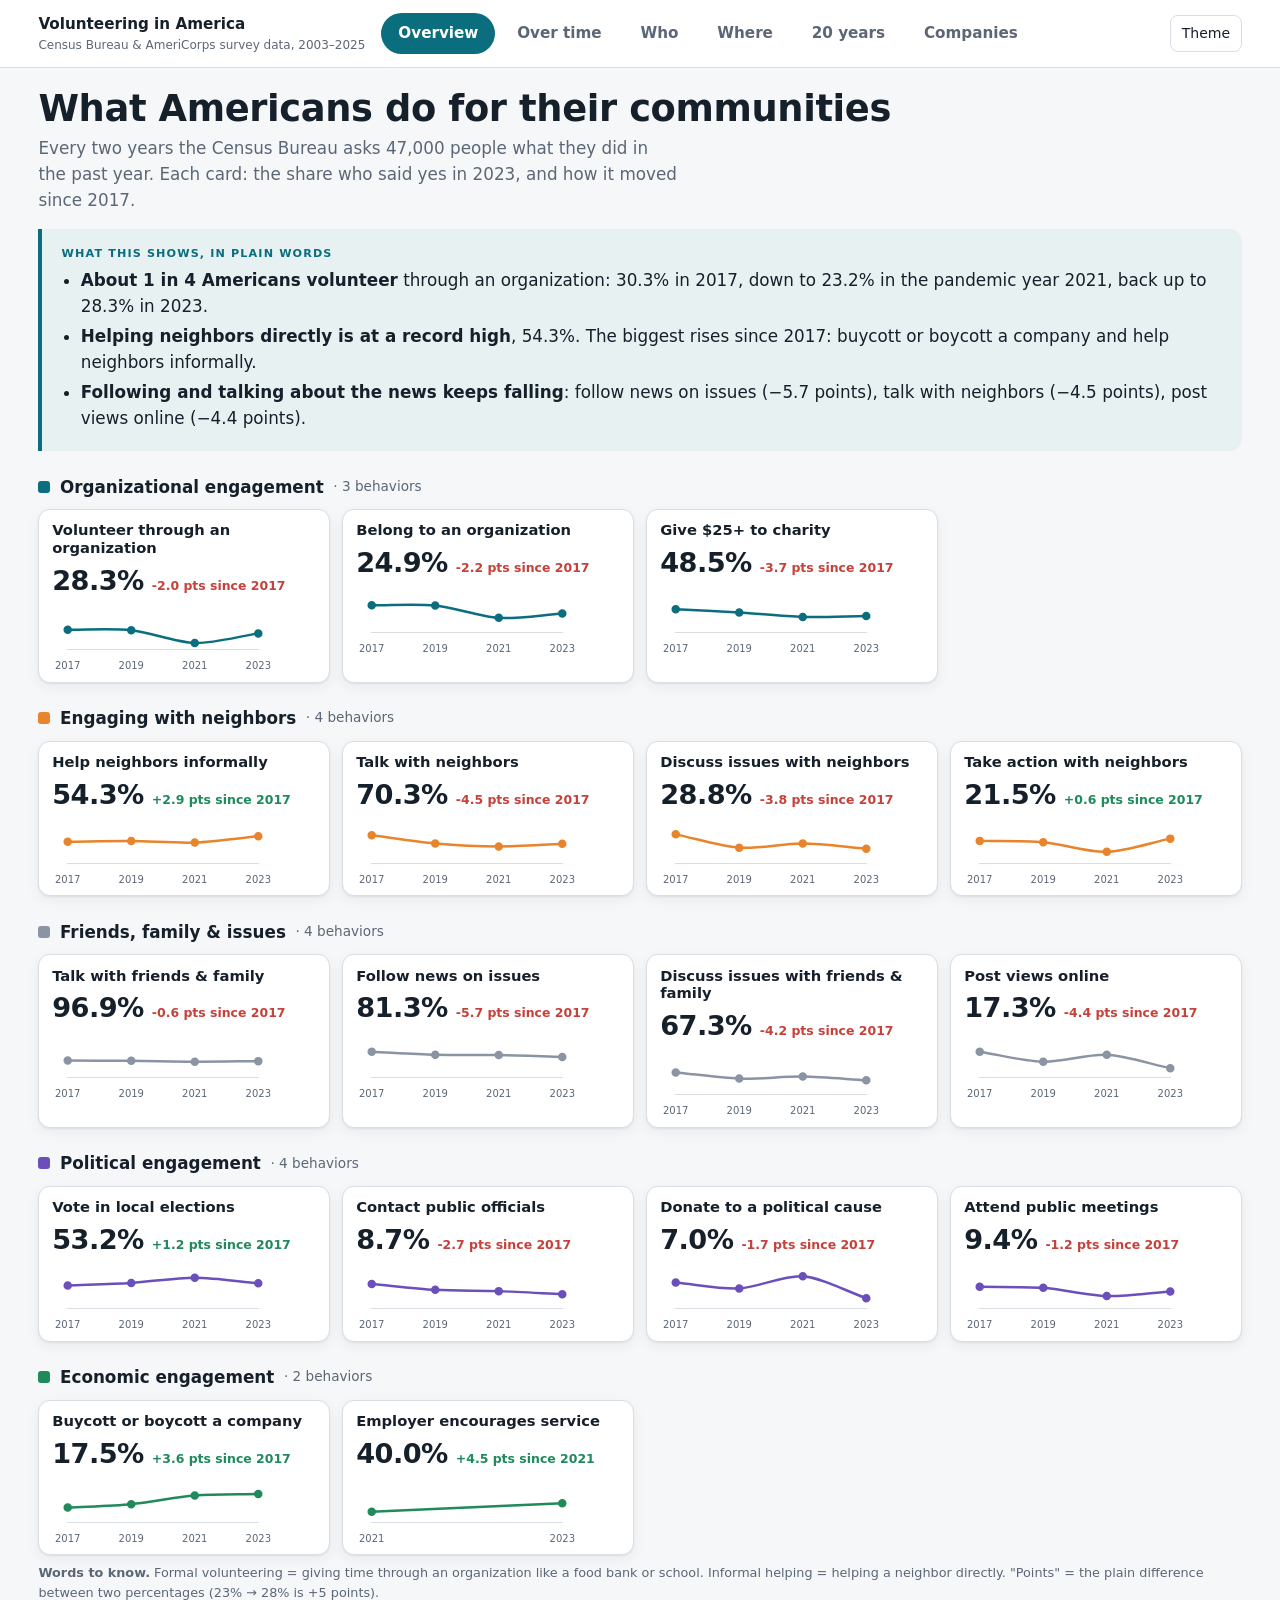
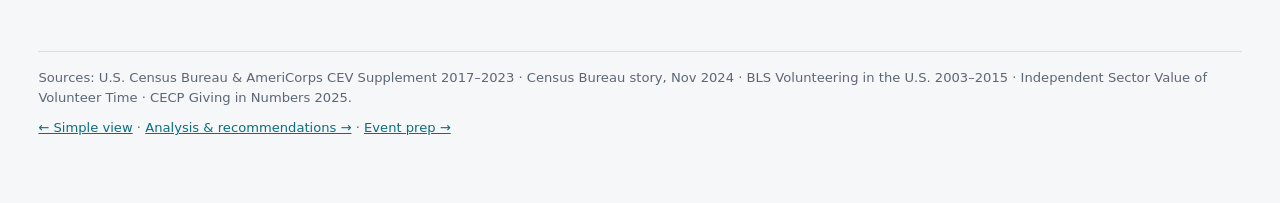
==== explore.html @ 3c46c772 "FBLA Data Analysis site: volunteering data explorer Co-Authored-By: Claude Fable 5.1 <noreply@anthro" ====
<!DOCTYPE html>
<html lang="en">
<head>
<meta charset="utf-8">
<meta name="viewport" content="width=device-width, initial-scale=1">
<title>Volunteering in America</title>
<meta name="description" content="How Americans volunteer, help neighbors and give, 2003–2025, in simple charts. Data from the U.S. Census Bureau and AmeriCorps CEV survey, BLS, Independent Sector and CECP.">
<link rel="stylesheet" href="styles.css?v=2">
<script src="vendor/chart.umd.min.js"></script>
<script src="data/cev-data.js"></script>
</head>
<body class="simple">
<header class="xhead">
  <div class="brand">Volunteering in America<span>Census Bureau &amp; AmeriCorps survey data, 2003–2025</span></div>
  <nav class="tabs" id="tabs">
    <button data-v="overview" class="on">Overview</button>
    <button data-v="trends">Over time</button>
    <button data-v="demo">Who</button>
    <button data-v="states">Where</button>
    <button data-v="long">20 years</button>
    <button data-v="corp">Companies</button>
  </nav>
  <div class="right"><button id="themeBtn" title="Light / dark">Theme</button></div>
</header>

<main class="xmain">

<section class="view on" id="v-overview">
  <h2>What Americans do for their communities</h2>
  <p class="lead muted">Every two years the Census Bureau asks 47,000 people what they did in the past year. Each card: the share who said yes in 2023, and how it moved since 2017.</p>
  <div class="explain" id="exOverview"></div>
  <div id="smGroups"></div>
  <p class="note"><b>Words to know.</b> Formal volunteering = giving time through an organization like a food bank or school. Informal helping = helping a neighbor directly. "Points" = the plain difference between two percentages (23% → 28% is +5 points).</p>
</section>

<section class="view" id="v-trends">
  <h2>How it changed over the years</h2>
  <p class="lead muted">Each line is the share of Americans who did that behavior. 2021 was the pandemic year.</p>
  <div class="explain" id="exTrends"></div>
  <div class="card">
    <div class="toolrow">
      <div class="chipbar" id="trChips" style="margin:0"></div>
      <select id="trAdd"><option value="">+ Add a behavior…</option></select>
      <div class="seg" id="trMode"><button data-m="rate" class="on">Share of people</button><button data-m="pts">Change since 2017</button></div>
    </div>
    <div class="chart-wrap tall"><canvas id="chTrends"></canvas></div>
  </div>
  <details class="numbers"><summary>Show the numbers</summary><div class="card table-scroll heat"><table id="trTable"></table></div></details>
</section>

<section class="view" id="v-demo">
  <h2>Who does it</h2>
  <p class="lead muted">Split people by age, income, education and more. The dashed line is all Americans.</p>
  <div class="explain" id="exDemo"></div>
  <div class="card">
    <div class="toolrow">
      <label class="small muted">Split by<br><select id="dmCat"></select></label>
      <label class="small muted">Behavior<br><select id="dmMeasure"></select></label>
      <div class="seg" id="dmType"><button data-t="line" class="on">Over the years</button><button data-t="rank">Who bounced back most</button></div>
    </div>
    <div class="chart-wrap tall"><canvas id="chDemo"></canvas></div>
  </div>
  <details class="numbers"><summary>Show the numbers</summary><div class="card table-scroll heat"><table id="dmTable"></table></div></details>
</section>

<section class="view" id="v-states">
  <h2>Where in the country</h2>
  <p class="lead muted">Darker = a bigger share of that state's people. Press play to watch the years go by. Click states to compare them.</p>
  <div class="explain" id="exStates"></div>
  <div class="card">
    <div class="toolrow">
      <label class="small muted">Behavior<br><select id="stMeasure"></select></label>
      <div class="seg" id="stMode"><button data-mode="level" class="on">Share of people</button><button data-mode="change19">Change since 2019</button></div>
      <div class="yearbar"><button id="stPlay">▶ Play</button><input type="range" id="stYear" min="0" max="3" step="1" value="3"><span class="yr" id="stYearLbl">2023</span></div>
    </div>
    <div class="grid cols-3">
      <div class="span-2"><div class="tilemap" id="tilemap" role="img" aria-label="Tile map of U.S. states"></div><div class="legend" id="mapLegend"></div></div>
      <div><div class="cmp" id="cmpList"></div><div class="chart-wrap" style="height:260px;margin-top:.5rem"><canvas id="chStates"></canvas></div></div>
    </div>
  </div>
  <details class="numbers"><summary>Show the numbers for every state</summary>
    <div class="toolrow"><input type="search" id="stSearch" placeholder="Find a state…"></div>
    <div class="card table-scroll tbl-wrap heat"><table id="stTable" class="sticky-th"></table></div>
    <h3 style="margin-top:1rem">Largest metro areas, 2023</h3>
    <div class="card table-scroll heat"><table id="metroTable"></table></div>
  </details>
</section>

<section class="view" id="v-long">
  <h2>Twenty years of volunteering</h2>
  <p class="lead muted">How many Americans volunteer, how much time they give, and what that time is worth.</p>
  <div class="explain" id="exLong"></div>
  <div class="grid cols-2">
    <div class="card"><h3>Share of Americans who volunteered</h3><div class="chart-wrap"><canvas id="chLong"></canvas></div><p class="note">Grey: Census/BLS survey 2003–2015. Teal: current survey 2017–2023. The questions changed in 2017, so compare within one color.</p></div>
    <div class="card"><h3>Hours each volunteer gives per year</h3><div class="chart-wrap"><canvas id="chHoursPer"></canvas></div><p class="note">"Median" = the typical volunteer. Sources: AmeriCorps and U.S. Census Bureau (Nov 2024).</p></div>
    <div class="card"><h3>What one volunteer hour is worth</h3><div class="chart-wrap"><canvas id="chHour"></canvas></div><p class="note">Independent Sector estimate, based on average U.S. wages. Orange dots = survey years.</p></div>
    <div class="card"><h3>Total hours and total value</h3><div class="chart-wrap"><canvas id="chHoursValue"></canvas></div><p class="note">Fewer hours, but worth more dollars, because each hour is valued higher.</p></div>
  </div>
  <details class="numbers"><summary>Show the numbers, year by year</summary><div class="card table-scroll heat"><table id="longTable"></table></div></details>
  <div class="card" style="display:none"><div class="chart-wrap"><canvas id="chCount"></canvas></div></div>
</section>

<section class="view" id="v-corp">
  <h2>What big companies do</h2>
  <p class="lead muted">A survey of 189 large U.S. companies (CECP, 2024), next to what workers say in the Census survey.</p>
  <div class="explain" id="exCorp"></div>
  <div class="grid cols-2">
    <div class="card"><h3>Programs companies offer, and how many employees join in</h3><div class="chart-wrap tall"><canvas id="chCecp"></canvas></div></div>
    <div class="card"><h3>Workers whose employer asked them to volunteer or give</h3><div class="chart-wrap tall"><canvas id="chEmp"></canvas></div><p class="note">By generation and household income, 2021 vs 2023 (Census survey).</p></div>
  </div>
  <details class="numbers"><summary>Show more company numbers</summary><div class="card table-scroll"><table id="cecpTable"></table></div></details>
</section>

<footer class="xfoot">
  <span>Sources: U.S. Census Bureau &amp; AmeriCorps CEV Supplement 2017–2023 · Census Bureau story, Nov 2024 · BLS Volunteering in the U.S. 2003–2015 · Independent Sector Value of Volunteer Time · CECP Giving in Numbers 2025.</span>
  <span><a href="index.html">← Simple view</a> · <a href="story.html">Analysis &amp; recommendations →</a> · <a href="prep.html">Event prep →</a></span>
</footer>
</main>
<script src="explore.js?v=2"></script>
</body>
</html>
---- styles.css ----
/* ---------- Design tokens ---------- */
:root {
  --bg: #f6f7f9;
  --surface: #ffffff;
  --surface-2: #eef1f5;
  --text: #16202b;
  --muted: #5b6776;
  --line: #d9dee5;
  --accent: #0b6e7f;        /* teal: primary */
  --accent-2: #e8842b;      /* amber: secondary / highlight */
  --accent-3: #6b4fbb;      /* violet: tertiary */
  --pos: #1f8a5b;
  --neg: #c6413a;
  --neutral: #8a94a3;
  --shadow: 0 1px 2px rgba(16,24,40,.06), 0 4px 14px rgba(16,24,40,.06);
  --radius: 14px;
  --sidebar-w: 240px;
  --font: "Inter", "Segoe UI", system-ui, -apple-system, Helvetica, Arial, sans-serif;
  color-scheme: light;
}
@media (prefers-color-scheme: dark) {
  :root:not([data-theme="light"]) {
    --bg: #0f141a; --surface: #161d25; --surface-2: #1e2731; --text: #e7ecf2; --muted: #9aa7b6; --line: #2a3542;
    --accent: #3fb6c9; --accent-2: #f2a35a; --accent-3: #a48ff0; --pos: #3dc27f; --neg: #ef6b63; --neutral: #7f8a99;
    --shadow: 0 1px 2px rgba(0,0,0,.4), 0 4px 14px rgba(0,0,0,.35); color-scheme: dark;
  }
}
:root[data-theme="dark"] {
  --bg: #0f141a; --surface: #161d25; --surface-2: #1e2731; --text: #e7ecf2; --muted: #9aa7b6; --line: #2a3542;
  --accent: #3fb6c9; --accent-2: #f2a35a; --accent-3: #a48ff0; --pos: #3dc27f; --neg: #ef6b63; --neutral: #7f8a99;
  --shadow: 0 1px 2px rgba(0,0,0,.4), 0 4px 14px rgba(0,0,0,.35); color-scheme: dark;
}

/* ---------- Base ---------- */
* { box-sizing: border-box; }
html { scroll-behavior: smooth; }
body { margin: 0; background: var(--bg); color: var(--text); font-family: var(--font); line-height: 1.55; font-size: 16px; }
a { color: var(--accent); }
h1, h2, h3, h4 { line-height: 1.2; margin: 0 0 .5rem; letter-spacing: -.01em; }
h1 { font-size: clamp(2rem, 4vw, 3.1rem); font-weight: 800; }
h2 { font-size: clamp(1.5rem, 2.6vw, 2.1rem); font-weight: 800; }
h3 { font-size: 1.15rem; font-weight: 700; }
p { margin: 0 0 1rem; }
.kicker { text-transform: uppercase; letter-spacing: .12em; font-size: .75rem; font-weight: 700; color: var(--accent); margin-bottom: .6rem; }
.lead { font-size: 1.15rem; color: var(--muted); max-width: 62ch; }
.muted { color: var(--muted); }
.small { font-size: .85rem; }
code { background: var(--surface-2); padding: .1em .35em; border-radius: 5px; font-size: .9em; }
ul, ol { padding-left: 1.3rem; }
li { margin-bottom: .35rem; }

/* ---------- Layout ---------- */
.layout { display: grid; grid-template-columns: var(--sidebar-w) 1fr; min-height: 100vh; }
.sidebar { position: sticky; top: 0; height: 100vh; overflow-y: auto; background: var(--surface); border-right: 1px solid var(--line); padding: 1.2rem 1rem; display: flex; flex-direction: column; gap: .4rem; }
.brand { font-weight: 800; font-size: .95rem; line-height: 1.25; padding: .3rem .5rem .9rem; border-bottom: 1px solid var(--line); margin-bottom: .5rem; }
.brand span { display: block; font-weight: 500; color: var(--muted); font-size: .75rem; margin-top: .25rem; }
.nav a { display: flex; gap: .55rem; align-items: baseline; padding: .42rem .55rem; border-radius: 8px; color: var(--text); text-decoration: none; font-size: .88rem; }
.nav a .n { color: var(--muted); font-variant-numeric: tabular-nums; font-size: .75rem; width: 1.3rem; }
.nav a:hover { background: var(--surface-2); }
.nav a.active { background: color-mix(in srgb, var(--accent) 14%, transparent); color: var(--accent); font-weight: 700; }
.sidebar .tools { margin-top: auto; display: flex; flex-wrap: wrap; gap: .4rem; padding-top: .8rem; border-top: 1px solid var(--line); }
.main { padding: 0 clamp(16px, 4vw, 56px) 4rem; max-width: 1180px; width: 100%; }
section.slide { padding: 3.2rem 0 2.2rem; border-bottom: 1px solid var(--line); scroll-margin-top: 1rem; }
section.slide:last-of-type { border-bottom: 0; }
.section-head { margin-bottom: 1.4rem; max-width: 72ch; }

.grid { display: grid; gap: 1.1rem; }
.grid.cols-2 { grid-template-columns: repeat(2, minmax(0, 1fr)); }
.grid.cols-3 { grid-template-columns: repeat(3, minmax(0, 1fr)); }
.grid.cols-4 { grid-template-columns: repeat(4, minmax(0, 1fr)); }
.span-2 { grid-column: span 2; }
@media (max-width: 980px) { .grid.cols-4 { grid-template-columns: repeat(2, 1fr); } .grid.cols-3 { grid-template-columns: repeat(2, 1fr); } }
@media (max-width: 720px) { .grid.cols-2, .grid.cols-3, .grid.cols-4 { grid-template-columns: 1fr; } .span-2 { grid-column: auto; } }

/* ---------- Components ---------- */
.card { background: var(--surface); border: 1px solid var(--line); border-radius: var(--radius); padding: 1.1rem 1.2rem; box-shadow: var(--shadow); }
.card h3 { margin-bottom: .35rem; }
.card .sub { color: var(--muted); font-size: .85rem; margin-bottom: .8rem; }
.chart-wrap { position: relative; height: 340px; }
.chart-wrap.tall { height: 420px; }
.chart-wrap.short { height: 260px; }
.caption { font-size: .78rem; color: var(--muted); margin-top: .7rem; }
.insight { border-left: 4px solid var(--accent-2); background: color-mix(in srgb, var(--accent-2) 9%, var(--surface)); padding: .8rem 1rem; border-radius: 0 10px 10px 0; margin: 1rem 0; }
.insight strong { color: var(--accent-2); }
.insight.teal { border-color: var(--accent); background: color-mix(in srgb, var(--accent) 9%, var(--surface)); }
.insight.teal strong { color: var(--accent); }
.insight.warn { border-color: var(--neg); background: color-mix(in srgb, var(--neg) 8%, var(--surface)); }
.insight.warn strong { color: var(--neg); }

.tiles { display: grid; grid-template-columns: repeat(auto-fit, minmax(min(170px, 100%), 1fr)); gap: .9rem; margin: 1.2rem 0; }
.tile { background: var(--surface); border: 1px solid var(--line); border-radius: 12px; padding: .9rem 1rem; box-shadow: var(--shadow); }
.tile .v { font-size: 1.9rem; font-weight: 800; letter-spacing: -.02em; line-height: 1.1; font-variant-numeric: tabular-nums; }
.tile .l { font-size: .8rem; color: var(--muted); margin-top: .25rem; }
.tile .d { font-size: .8rem; font-weight: 700; margin-top: .3rem; }
.up { color: var(--pos); } .down { color: var(--neg); }

.controls { display: flex; flex-wrap: wrap; gap: .6rem; align-items: center; margin-bottom: .8rem; }
.controls label { font-size: .8rem; color: var(--muted); display: flex; flex-direction: column; gap: .2rem; }
select, button, .btn { font: inherit; font-size: .88rem; border: 1px solid var(--line); background: var(--surface); color: var(--text); border-radius: 8px; padding: .4rem .65rem; cursor: pointer; }
select:focus, button:focus { outline: 2px solid var(--accent); outline-offset: 1px; }
button.primary, .btn.primary { background: var(--accent); color: #fff; border-color: var(--accent); font-weight: 600; }
button.ghost { background: transparent; }
.seg { display: inline-flex; border: 1px solid var(--line); border-radius: 8px; overflow: hidden; }
.seg button { border: 0; border-radius: 0; background: transparent; }
.seg button.on { background: var(--accent); color: #fff; }

table { border-collapse: collapse; width: 100%; font-size: .88rem; }
th, td { padding: .5rem .6rem; border-bottom: 1px solid var(--line); text-align: left; vertical-align: top; }
th { font-size: .75rem; text-transform: uppercase; letter-spacing: .06em; color: var(--muted); }
td.num, th.num { text-align: right; font-variant-numeric: tabular-nums; }
tr:hover td { background: var(--surface-2); }
.table-scroll { overflow-x: auto; }

/* ---------- Tile map ---------- */
.tilemap { display: grid; grid-template-columns: repeat(11, 1fr); gap: 4px; max-width: 640px; aspect-ratio: 11 / 7; }
.tilemap .t { border-radius: 6px; display: flex; align-items: center; justify-content: center; font-size: .72rem; font-weight: 700; color: #fff; cursor: pointer; position: relative; transition: transform .1s; text-shadow: 0 1px 2px rgba(0,0,0,.35); }
.tilemap .t:hover, .tilemap .t.sel { transform: scale(1.08); outline: 2px solid var(--text); z-index: 2; }
.legend { display: flex; align-items: center; gap: .5rem; font-size: .75rem; color: var(--muted); margin-top: .6rem; }
.legend .bar { flex: 1; height: 10px; border-radius: 5px; max-width: 260px; }
.state-detail { font-size: .9rem; }
.state-detail .big { font-size: 1.6rem; font-weight: 800; }
.rank-list { font-size: .85rem; }
.rank-list li { display: flex; justify-content: space-between; gap: .5rem; margin: 0; padding: .25rem 0; border-bottom: 1px dashed var(--line); }
.rank-list li b { font-variant-numeric: tabular-nums; }

/* ---------- Recommendations ---------- */
.rec { display: grid; grid-template-columns: 56px 1fr; gap: 1rem; }
.rec .num { width: 56px; height: 56px; border-radius: 14px; background: var(--accent); color: #fff; font-weight: 800; font-size: 1.4rem; display: flex; align-items: center; justify-content: center; }
.rec.two .num { background: var(--accent-2); } .rec.three .num { background: var(--accent-3); } .rec.four .num { background: var(--pos); }
.rec dl { display: grid; grid-template-columns: 1fr; gap: .3rem .8rem; margin: .6rem 0 0; font-size: .9rem; }
.rec dt { font-weight: 700; color: var(--muted); font-size: .78rem; text-transform: uppercase; letter-spacing: .05em; padding-top: .15rem; margin-top: .25rem; }
.rec dd { margin: 0; }
.pill { display: inline-block; padding: .12em .55em; border-radius: 999px; font-size: .72rem; font-weight: 700; background: var(--surface-2); color: var(--muted); margin-left: .3rem; vertical-align: middle; }
.pill.high { background: color-mix(in srgb, var(--pos) 18%, transparent); color: var(--pos); }
.pill.med { background: color-mix(in srgb, var(--accent-2) 20%, transparent); color: var(--accent-2); }

.timeline { display: grid; grid-template-columns: repeat(4, 1fr); gap: .8rem; }
.timeline .ph { background: var(--surface-2); border-radius: 10px; padding: .8rem; font-size: .85rem; }
.timeline .ph b { display: block; color: var(--accent); margin-bottom: .3rem; }
@media (max-width: 820px) { .timeline { grid-template-columns: 1fr 1fr; } }
@media (min-width: 1200px) { .rec dl { grid-template-columns: 110px 1fr; } }

.sources li { font-size: .88rem; margin-bottom: .6rem; }
.sources li a { word-break: break-all; }

/* ---------- Presenter / mobile ---------- */
body.present .sidebar { display: none; }
body.present .layout { grid-template-columns: 1fr; }
body.present .main { max-width: 1280px; margin: 0 auto; }
body.present section.slide { min-height: 100vh; display: flex; flex-direction: column; justify-content: center; }
.topbar { display: none; position: sticky; top: 0; z-index: 10; background: var(--surface); border-bottom: 1px solid var(--line); padding: .6rem 16px; align-items: center; gap: .6rem; }
.topbar b { flex: 1; font-size: .9rem; }
@media (max-width: 900px) {
  .layout { grid-template-columns: 1fr; }
  .sidebar { position: fixed; left: 0; top: 0; width: min(300px, 85vw); transform: translateX(-100%); transition: transform .2s; z-index: 20; box-shadow: var(--shadow); }
  .sidebar.open { transform: none; }
  .topbar { display: flex; }
  .main { padding-left: 16px; padding-right: 16px; }
  .chart-wrap { height: 280px; } .chart-wrap.tall { height: 340px; }
  .rec { grid-template-columns: 44px 1fr; } .rec .num { width: 44px; height: 44px; font-size: 1.1rem; }
  .rec dl { grid-template-columns: 1fr; }
}
.kbd { font-family: ui-monospace, SFMono-Regular, Menlo, monospace; font-size: .75rem; background: var(--surface-2); border: 1px solid var(--line); border-radius: 5px; padding: .05em .4em; }
@media print {
  .sidebar, .topbar, .controls, .tools { display: none !important; }
  .layout { grid-template-columns: 1fr; }
  section.slide { break-inside: avoid; page-break-inside: avoid; }
  .card { box-shadow: none; }
}

/* ---------- Visual-first additions ---------- */
.takeaways { display: grid; grid-template-columns: repeat(3, 1fr); gap: .8rem; margin-top: 1rem; }
.tk { background: var(--surface); border: 1px solid var(--line); border-left: 4px solid var(--accent); border-radius: 10px; padding: .7rem .9rem; font-size: .95rem; line-height: 1.4; }
.tk b { font-weight: 800; }
.tk.up { border-left-color: var(--pos); } .tk.up b { color: var(--pos); }
.tk.down { border-left-color: var(--neg); } .tk.down b { color: var(--neg); }
.chips { display: flex; flex-wrap: wrap; gap: .4rem; margin-top: .5rem; }
.chip { font-size: .78rem; background: var(--surface-2); border-radius: 999px; padding: .25em .7em; color: var(--text); }
.budget b { display: block; font-size: 1.05rem; margin: .2rem 0; }
.section-head h2 { max-width: 30ch; }
@media (max-width: 820px) { .takeaways { grid-template-columns: 1fr; } }

/* ---------- Data explorer ---------- */
.xhead { position: sticky; top: 0; z-index: 10; background: var(--surface); border-bottom: 1px solid var(--line); padding: .7rem clamp(16px, 3vw, 40px); display: flex; flex-wrap: wrap; align-items: center; gap: .6rem 1rem; }
.xhead .brand { border: 0; padding: 0; margin: 0; }
.tabs { display: flex; flex-wrap: wrap; gap: .3rem; }
.tabs button { border: 1px solid transparent; background: transparent; padding: .45rem .8rem; border-radius: 999px; font-weight: 600; color: var(--muted); }
.tabs button:hover { background: var(--surface-2); color: var(--text); }
.tabs button.on { background: var(--accent); color: #fff; }
.xhead .right { margin-left: auto; display: flex; gap: .4rem; align-items: center; }
.xmain { padding: 1.2rem clamp(16px, 3vw, 40px) 4rem; max-width: 1400px; margin: 0 auto; }
.view { display: none; } .view.on { display: block; }
.view > h2 { margin-bottom: .2rem; } .view > .lead { margin-bottom: 1rem; font-size: 1rem; }
.sm-grid { display: grid; grid-template-columns: repeat(auto-fill, minmax(230px, 1fr)); gap: .8rem; }
.sm { background: var(--surface); border: 1px solid var(--line); border-radius: 12px; padding: .7rem .8rem .4rem; box-shadow: var(--shadow); cursor: pointer; }
.sm:hover { outline: 2px solid var(--accent); }
.sm .t { font-size: .8rem; font-weight: 700; line-height: 1.2; min-height: 2.4em; }
.sm .row { display: flex; align-items: baseline; gap: .5rem; margin: .2rem 0; }
.sm .v { font-size: 1.5rem; font-weight: 800; letter-spacing: -.02em; }
.sm .d { font-size: .78rem; font-weight: 700; }
.sm .area { font-size: .68rem; color: var(--muted); text-transform: uppercase; letter-spacing: .06em; }
.sm .cw { height: 70px; position: relative; }
.chipbar { display: flex; flex-wrap: wrap; gap: .35rem; margin: .4rem 0 .8rem; }
.chipbar button { border-radius: 999px; padding: .3rem .7rem; font-size: .8rem; border: 1px solid var(--line); background: var(--surface); }
.chipbar button.on { color: #fff; border-color: transparent; }
.heat td.h { text-align: right; font-variant-numeric: tabular-nums; font-weight: 600; }
.heat td.h span { display: inline-block; min-width: 3.6em; padding: .15em .4em; border-radius: 6px; }
th.sortable { cursor: pointer; user-select: none; white-space: nowrap; }
th.sortable:hover { color: var(--accent); }
th.sortable.asc::after { content: " ▲"; } th.sortable.desc::after { content: " ▼"; }
.yearbar { display: flex; align-items: center; gap: .6rem; }
.yearbar input[type=range] { width: 220px; }
.yearbar .yr { font-size: 1.6rem; font-weight: 800; min-width: 3.2ch; }
.cmp { display: flex; flex-wrap: wrap; gap: .3rem; align-items: center; font-size: .82rem; }
.cmp .c { border-radius: 999px; padding: .15em .6em; color: #fff; font-weight: 700; cursor: pointer; }
.toolrow { display: flex; flex-wrap: wrap; gap: .6rem; align-items: center; margin-bottom: .8rem; }
.toolrow input[type=search] { font: inherit; padding: .4rem .6rem; border: 1px solid var(--line); border-radius: 8px; background: var(--surface); color: var(--text); min-width: 220px; }
.sticky-th th { position: sticky; top: 0; background: var(--surface); z-index: 1; }
.tbl-wrap { max-height: 70vh; overflow: auto; }
.note { font-size: .8rem; color: var(--muted); margin: .5rem 0 0; }
@media (max-width: 700px) { .xhead .right { margin-left: 0; } .chart-wrap.tall { height: 360px; } }

.explain { background: color-mix(in srgb, var(--accent) 10%, var(--surface)); border-left: 4px solid var(--accent); border-radius: 0 12px 12px 0; padding: .9rem 1.1rem; margin: .9rem 0; font-size: 1rem; line-height: 1.55; }
.explain b { font-weight: 800; }
.explain .h { font-size: .72rem; text-transform: uppercase; letter-spacing: .1em; color: var(--accent); font-weight: 800; margin-bottom: .3rem; }
.explain ul { margin: .3rem 0 0; padding-left: 1.2rem; } .explain li { margin-bottom: .25rem; }

/* ---------- Simplified explorer ---------- */
body.simple { font-size: 17px; }
body.simple .xhead { padding: .8rem clamp(16px, 3vw, 40px); }
body.simple .tabs button { font-size: .95rem; padding: .5rem 1rem; }
body.simple .view > h2 { font-size: clamp(1.6rem, 3vw, 2.3rem); }
body.simple .view > .lead { max-width: 60ch; font-size: 1.05rem; }
body.simple .explain { font-size: 1.05rem; padding: 1rem 1.2rem; margin: 1rem 0 1.2rem; }
body.simple .explain .h { font-size: .7rem; }
body.simple .toolrow { margin-bottom: 1rem; }
body.simple select { font-size: .95rem; padding: .5rem .7rem; }
body.simple .sm-grid { grid-template-columns: repeat(auto-fill, minmax(250px, 1fr)); }
body.simple .sm .t { font-size: .92rem; min-height: 0; }
body.simple .sm .v { font-size: 1.7rem; }
.sm-area { margin: 1.4rem 0 .6rem; display: flex; align-items: center; gap: .6rem; font-weight: 800; font-size: 1.05rem; }
.sm-area i { width: 12px; height: 12px; border-radius: 3px; display: inline-block; }
.sm-area span { color: var(--muted); font-weight: 500; font-size: .85rem; }
details.numbers { margin: .8rem 0 0; }
details.numbers summary { cursor: pointer; font-weight: 700; color: var(--accent); padding: .5rem 0; list-style: none; }
details.numbers summary::before { content: "▸ "; } details.numbers[open] summary::before { content: "▾ "; }
details.numbers .card { margin-top: .5rem; }
.xfoot { margin-top: 3rem; padding-top: 1rem; border-top: 1px solid var(--line); font-size: .82rem; color: var(--muted); display: flex; flex-wrap: wrap; gap: .6rem 1.5rem; justify-content: space-between; }
.chipbar button.on::after { content: "  ✕"; opacity: .8; }
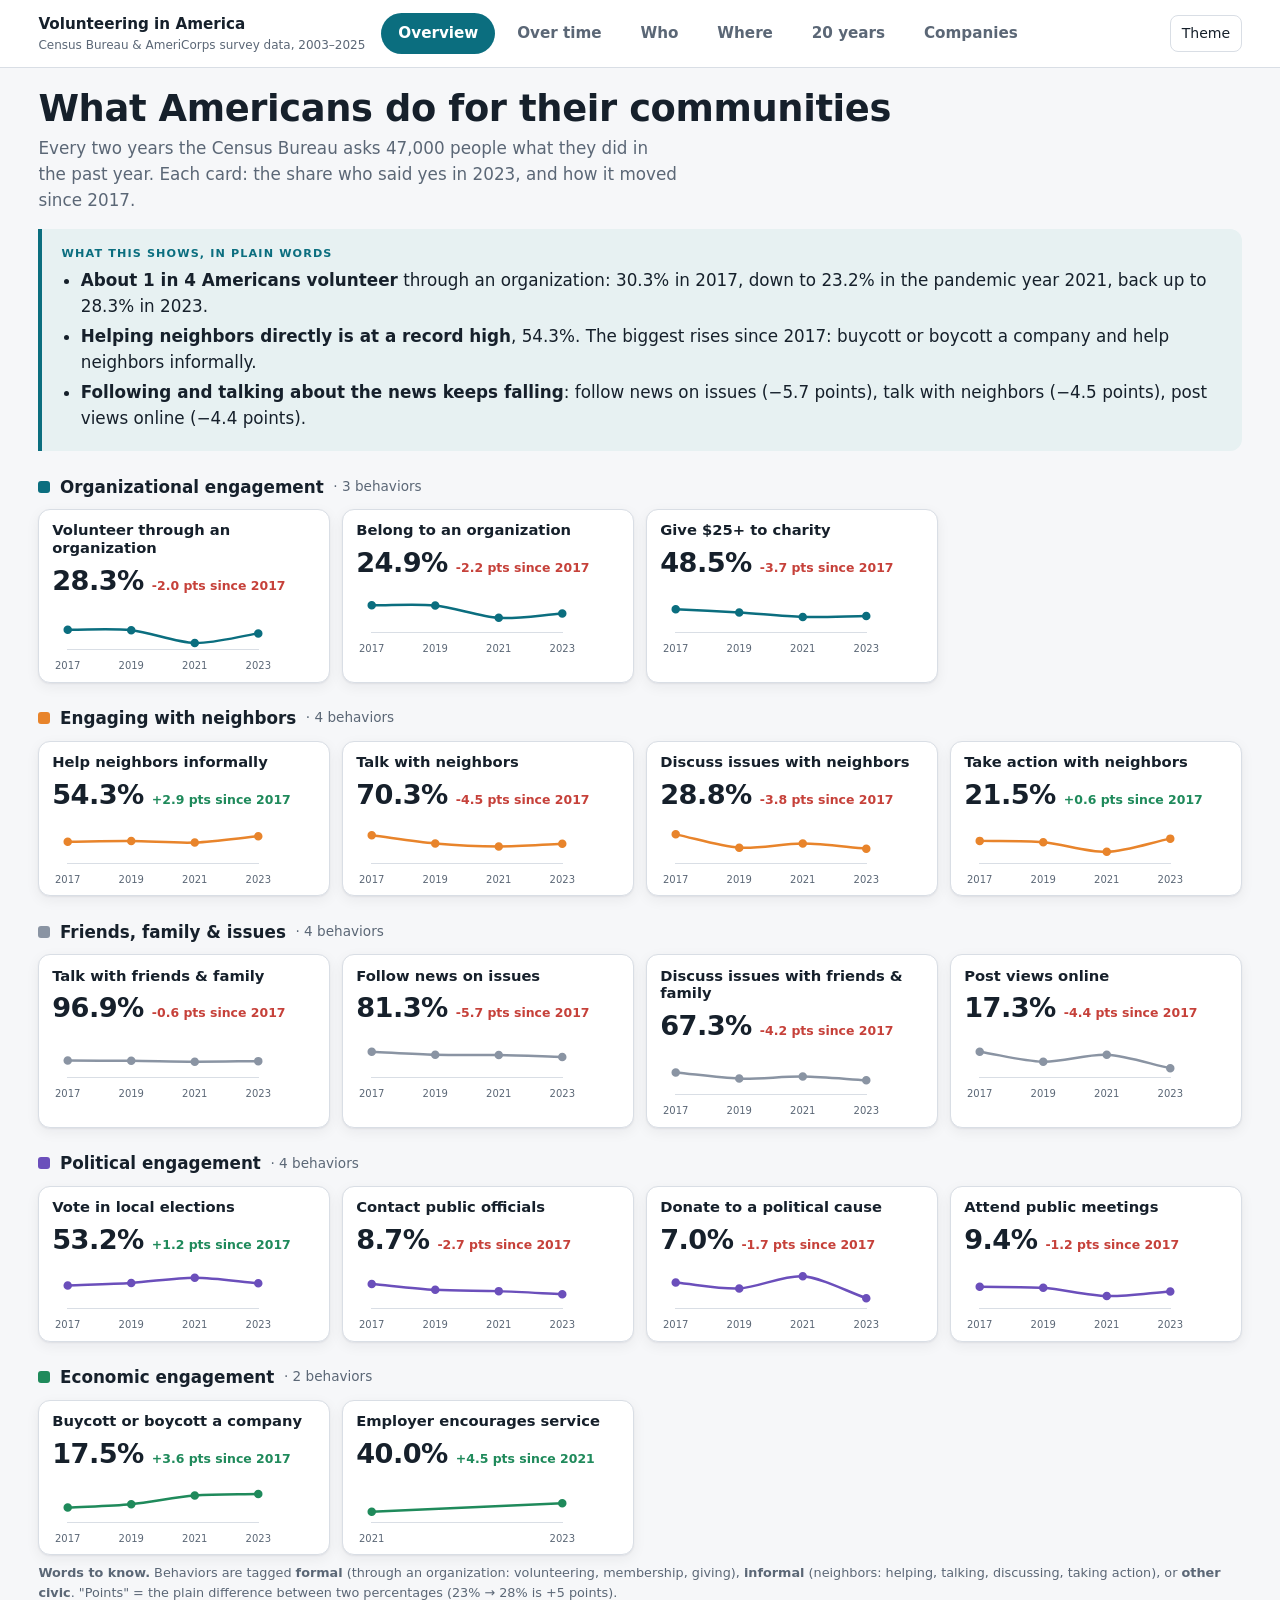
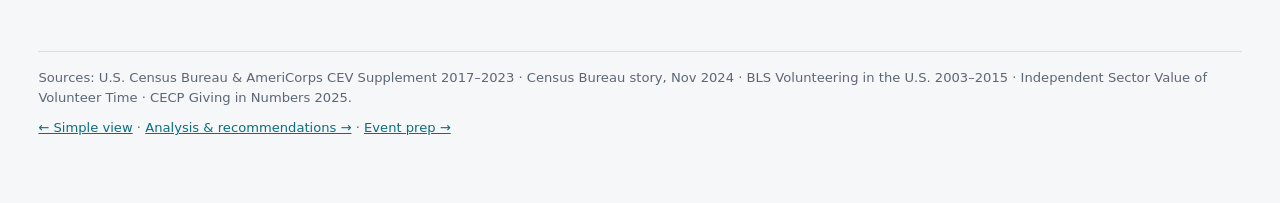
==== commit 82ff8aa0: "Separate CEV measures into formal vs informal and add Present slideshow mode. Tag organizational vs " ====
--- a/explore.html
+++ b/explore.html
@@ -30,7 +30,7 @@
   <p class="lead muted">Every two years the Census Bureau asks 47,000 people what they did in the past year. Each card: the share who said yes in 2023, and how it moved since 2017.</p>
   <div class="explain" id="exOverview"></div>
   <div id="smGroups"></div>
-  <p class="note"><b>Words to know.</b> Formal volunteering = giving time through an organization like a food bank or school. Informal helping = helping a neighbor directly. "Points" = the plain difference between two percentages (23% → 28% is +5 points).</p>
+  <p class="note"><b>Words to know.</b> Behaviors are tagged <b>formal</b> (through an organization: volunteering, membership, giving), <b>informal</b> (neighbors: helping, talking, discussing, taking action), or <b>other civic</b>. "Points" = the plain difference between two percentages (23% → 28% is +5 points).</p>
 </section>
 
 <section class="view" id="v-trends">
@@ -116,6 +116,6 @@
   <span><a href="index.html">← Simple view</a> · <a href="story.html">Analysis &amp; recommendations →</a> · <a href="prep.html">Event prep →</a></span>
 </footer>
 </main>
-<script src="explore.js?v=2"></script>
+<script src="explore.js?v=3"></script>
 </body>
 </html>
